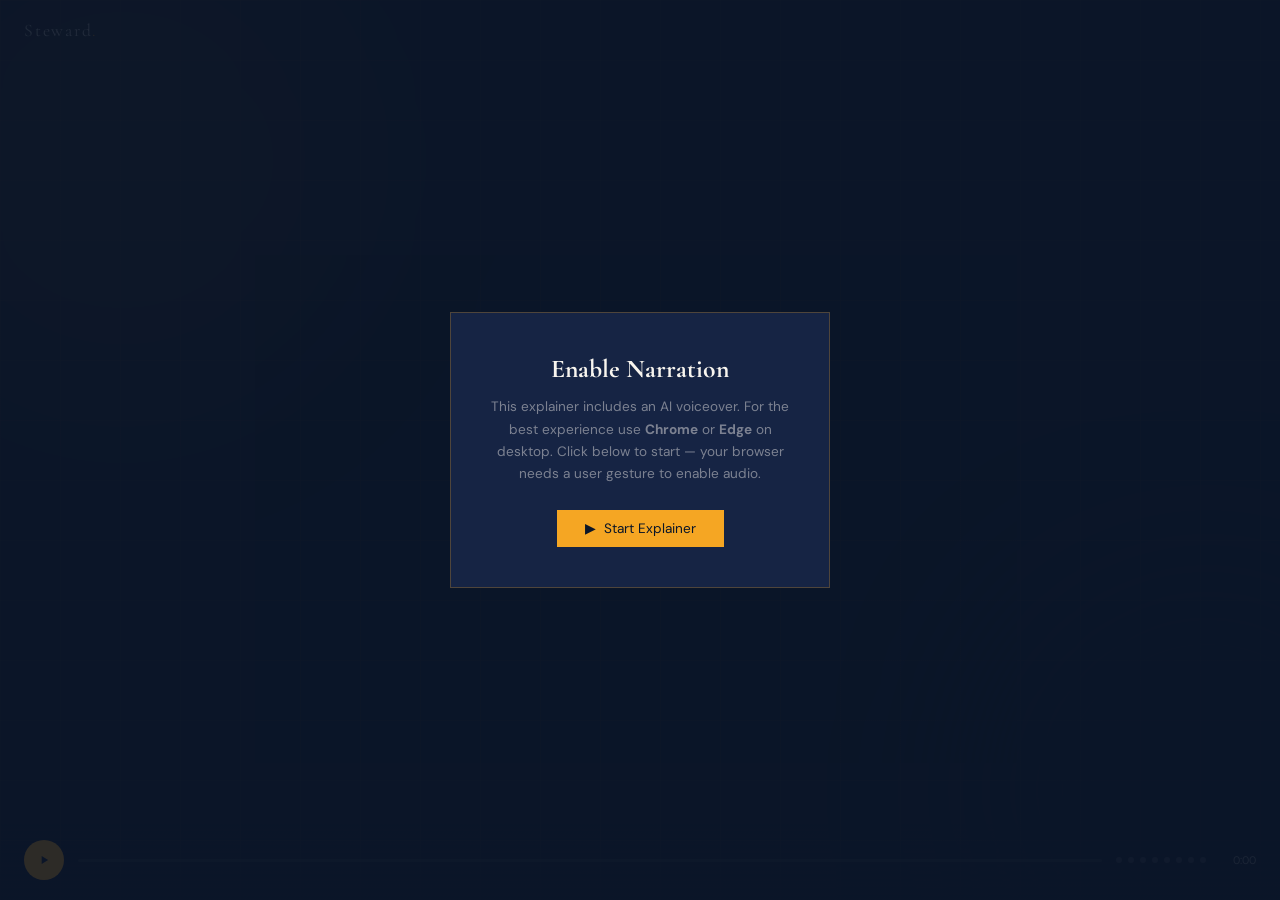
==== explainer.html @ 17f7d735 "Add files via upload" ====
<!DOCTYPE html>
<html lang="en">
<head>
<meta charset="UTF-8">
<meta name="viewport" content="width=device-width, initial-scale=1.0">
<title>Steward — Explainer</title>
<link rel="preconnect" href="https://fonts.googleapis.com">
<link href="https://fonts.googleapis.com/css2?family=Cormorant+Garamond:ital,wght@0,300;0,400;0,500;0,600;1,300;1,400&family=DM+Sans:wght@300;400;500&display=swap" rel="stylesheet">
<style>
  *, *::before, *::after { box-sizing: border-box; margin: 0; padding: 0; }
  :root {
    --navy: #0B1628; --navy-mid: #0f1e38; --navy-light: #162444;
    --amber: #F5A623; --amber-dim: rgba(245,166,35,0.15);
    --white: #F8F5EF; --muted: rgba(248,245,239,0.45);
    --serif: 'Cormorant Garamond', Georgia, serif;
    --sans: 'DM Sans', sans-serif;
  }
  html, body { background: var(--navy); color: var(--white); font-family: var(--sans); height: 100%; overflow: hidden; }

  #stage { position: relative; width: 100vw; height: 100vh; display: flex; flex-direction: column; align-items: center; justify-content: center; overflow: hidden; }
  #stage::before { content: ''; position: absolute; inset: 0; background-image: linear-gradient(rgba(245,166,35,0.04) 1px, transparent 1px), linear-gradient(90deg, rgba(245,166,35,0.04) 1px, transparent 1px); background-size: 60px 60px; pointer-events: none; }
  .glow { position: absolute; border-radius: 50%; filter: blur(80px); pointer-events: none; }
  .glow-a { width: 500px; height: 500px; background: rgba(245,166,35,0.07); top: -10%; left: -10%; }
  .glow-b { width: 400px; height: 400px; background: rgba(11,22,40,0.8); bottom: -10%; right: -10%; }

  .scene { position: absolute; inset: 0; display: flex; flex-direction: column; align-items: center; justify-content: center; padding: 60px 40px 110px; opacity: 0; pointer-events: none; transition: opacity 0.6s ease; }
  .scene.active { opacity: 1; pointer-events: auto; }

  .eyebrow { font-family: var(--sans); font-size: 11px; letter-spacing: 0.2em; text-transform: uppercase; color: var(--amber); margin-bottom: 16px; opacity: 0; transform: translateY(10px); transition: all 0.5s ease 0.1s; }
  .scene.active .eyebrow { opacity: 1; transform: none; }
  .headline { font-family: var(--serif); font-size: clamp(2.2rem, 5vw, 4rem); font-weight: 300; line-height: 1.15; text-align: center; max-width: 820px; opacity: 0; transform: translateY(18px); transition: all 0.6s ease 0.2s; }
  .scene.active .headline { opacity: 1; transform: none; }
  .headline em { font-style: italic; color: var(--amber); }
  .body-text { font-family: var(--sans); font-size: clamp(0.9rem, 1.8vw, 1.05rem); font-weight: 300; color: var(--muted); text-align: center; max-width: 640px; line-height: 1.7; margin-top: 20px; opacity: 0; transform: translateY(12px); transition: all 0.6s ease 0.35s; }
  .scene.active .body-text { opacity: 1; transform: none; }

  .logo-mark { font-family: var(--serif); font-size: 5rem; font-weight: 300; letter-spacing: 0.08em; color: var(--white); opacity: 0; transition: opacity 0.8s ease 0.1s; }
  .scene.active .logo-mark { opacity: 1; }
  .logo-sub { font-family: var(--sans); font-size: 11px; letter-spacing: 0.25em; text-transform: uppercase; color: var(--amber); margin-top: 10px; opacity: 0; transition: opacity 0.8s ease 0.5s; }
  .scene.active .logo-sub { opacity: 1; }
  .logo-rule { width: 0; height: 1px; background: var(--amber); margin: 24px auto; transition: width 1s ease 0.3s; }
  .scene.active .logo-rule { width: 80px; }

  .two-col { display: flex; gap: 2px; width: min(760px, 90vw); margin-top: 32px; opacity: 0; transform: translateY(16px); transition: all 0.6s ease 0.4s; }
  .scene.active .two-col { opacity: 1; transform: none; }
  .world-card { flex: 1; background: var(--navy-light); border: 1px solid rgba(245,166,35,0.12); padding: 28px 24px; position: relative; overflow: hidden; }
  .world-card::before { content: ''; position: absolute; top: 0; left: 0; right: 0; height: 2px; background: var(--amber); transform: scaleX(0); transform-origin: left; transition: transform 0.8s ease 0.7s; }
  .scene.active .world-card::before { transform: scaleX(1); }
  .world-icon { font-size: 2rem; margin-bottom: 14px; }
  .world-label { font-family: var(--sans); font-size: 10px; letter-spacing: 0.2em; text-transform: uppercase; color: var(--amber); margin-bottom: 10px; }
  .world-title { font-family: var(--serif); font-size: 1.5rem; font-weight: 400; margin-bottom: 12px; }
  .world-body { font-size: 0.82rem; color: var(--muted); line-height: 1.65; }
  .vs-divider { display: flex; align-items: center; padding: 0 16px; font-family: var(--serif); font-size: 1.4rem; color: var(--amber); opacity: 0; transition: opacity 0.5s ease 0.9s; flex-shrink: 0; }
  .scene.active .vs-divider { opacity: 1; }

  .mechanism { margin-top: 28px; display: flex; flex-direction: column; align-items: center; gap: 0; opacity: 0; transition: opacity 0.5s ease 0.4s; }
  .scene.active .mechanism { opacity: 1; }
  .investors-row { display: flex; gap: 8px; flex-wrap: wrap; justify-content: center; max-width: 660px; }
  .investor-dot { width: 52px; height: 52px; border-radius: 50%; background: var(--amber-dim); border: 1.5px solid rgba(245,166,35,0.3); display: flex; flex-direction: column; align-items: center; justify-content: center; font-size: 9px; color: var(--amber); font-family: var(--sans); font-weight: 500; transform: scale(0); transition: transform 0.3s ease; }
  .investor-dot .dot-label { font-size: 8px; color: var(--muted); margin-top: 2px; }
  .scene.active .investor-dot { transform: scale(1); }
  .arrow-down { width: 2px; background: linear-gradient(var(--amber), transparent); height: 0; margin: 0 auto; transition: height 0.5s ease; }
  .scene.active .arrow-down { height: 36px; }
  .pool-node { background: var(--amber); color: var(--navy); font-family: var(--serif); font-size: 1.4rem; font-weight: 500; padding: 18px 40px; letter-spacing: 0.04em; opacity: 0; transform: scale(0.8); transition: all 0.5s ease 1.2s; text-align: center; }
  .scene.active .pool-node { opacity: 1; transform: scale(1); }
  .pool-node .pool-sub { font-family: var(--sans); font-size: 10px; font-weight: 400; letter-spacing: 0.15em; text-transform: uppercase; margin-top: 4px; color: rgba(11,22,40,0.7); }
  .arrow-down-2 { width: 2px; background: linear-gradient(var(--amber), rgba(245,166,35,0.1)); height: 0; margin: 0 auto; transition: height 0.5s ease 1.5s; }
  .scene.active .arrow-down-2 { height: 36px; }
  .company-node { font-family: var(--serif); font-size: 1rem; color: var(--muted); letter-spacing: 0.06em; opacity: 0; transition: opacity 0.5s ease 1.8s; }
  .scene.active .company-node { opacity: 1; }

  .portfolio-grid { display: grid; grid-template-columns: repeat(10, 1fr); gap: 6px; margin-top: 28px; width: min(500px, 85vw); opacity: 0; transition: opacity 0.4s ease 0.4s; }
  .scene.active .portfolio-grid { opacity: 1; }
  .p-dot { aspect-ratio: 1; border-radius: 3px; background: var(--navy-light); border: 1px solid rgba(245,166,35,0.1); transform: scale(0); transition: transform 0.25s ease; }
  .p-dot.amber-bright { background: var(--amber); border-color: var(--amber); }
  .p-dot.amber-mid { background: rgba(245,166,35,0.55); border-color: rgba(245,166,35,0.4); }
  .p-dot.amber-low { background: rgba(245,166,35,0.25); border-color: rgba(245,166,35,0.2); }
  .p-dot.grey { background: var(--navy-mid); border-color: rgba(245,166,35,0.07); }
  .portfolio-legend { display: flex; gap: 20px; margin-top: 16px; flex-wrap: wrap; justify-content: center; opacity: 0; transition: opacity 0.4s ease 1.8s; }
  .scene.active .portfolio-legend { opacity: 1; }
  .legend-item { display: flex; align-items: center; gap: 6px; font-size: 10px; color: var(--muted); }
  .legend-swatch { width: 10px; height: 10px; border-radius: 2px; }

  .bridge-layout { display: flex; align-items: center; gap: 0; margin-top: 30px; width: min(700px, 90vw); opacity: 0; transform: translateY(16px); transition: all 0.5s ease 0.4s; }
  .scene.active .bridge-layout { opacity: 1; transform: none; }
  .bridge-side { flex: 1; background: var(--navy-light); border: 1px solid rgba(245,166,35,0.12); padding: 22px 18px; text-align: center; }
  .bridge-icon { font-size: 1.8rem; margin-bottom: 8px; }
  .bridge-label { font-family: var(--sans); font-size: 10px; letter-spacing: 0.2em; text-transform: uppercase; color: var(--amber); margin-bottom: 6px; }
  .bridge-title { font-family: var(--serif); font-size: 1.15rem; }
  .bridge-detail { font-size: 0.78rem; color: var(--muted); margin-top: 6px; line-height: 1.5; }
  .bridge-center { width: 130px; flex-shrink: 0; display: flex; flex-direction: column; align-items: center; padding: 0 8px; position: relative; }
  .bridge-line { position: absolute; top: 50%; left: 0; right: 0; height: 1px; background: linear-gradient(90deg, transparent, var(--amber), transparent); transform: scaleX(0); transition: transform 0.8s ease 0.9s; }
  .scene.active .bridge-line { transform: scaleX(1); }
  .bridge-logo { background: var(--amber); color: var(--navy); font-family: var(--serif); font-size: 1.1rem; font-weight: 500; padding: 10px 18px; letter-spacing: 0.06em; position: relative; z-index: 1; }
  .bridge-badge { font-size: 9px; font-family: var(--sans); color: var(--muted); text-align: center; margin-top: 8px; letter-spacing: 0.12em; text-transform: uppercase; line-height: 1.5; }

  .modules-grid { display: grid; grid-template-columns: repeat(3, 1fr); gap: 8px; margin-top: 24px; width: min(680px, 90vw); opacity: 0; transition: opacity 0.4s ease 0.4s; }
  .scene.active .modules-grid { opacity: 1; }
  .module-card { background: var(--navy-light); border: 1px solid rgba(245,166,35,0.1); padding: 14px 16px; transform: translateY(12px); opacity: 0; transition: transform 0.4s ease, opacity 0.4s ease; }
  .module-num { font-family: var(--serif); font-size: 1.3rem; color: var(--amber); line-height: 1; }
  .module-name { font-family: var(--sans); font-size: 0.78rem; color: var(--muted); margin-top: 4px; line-height: 1.4; }

  .fees-layout { display: flex; gap: 16px; margin-top: 28px; flex-wrap: wrap; justify-content: center; opacity: 0; transform: translateY(14px); transition: all 0.5s ease 0.4s; }
  .scene.active .fees-layout { opacity: 1; transform: none; }
  .fee-card { background: var(--navy-light); border: 1px solid rgba(245,166,35,0.12); padding: 24px 28px; text-align: center; min-width: 160px; }
  .fee-icon { font-size: 1.8rem; margin-bottom: 10px; }
  .fee-value { font-family: var(--serif); font-size: 1.8rem; color: var(--amber); }
  .fee-label { font-size: 0.78rem; color: var(--muted); margin-top: 4px; line-height: 1.5; }

  .cta-rule { width: 0; height: 1px; background: var(--amber); margin: 20px auto; transition: width 1s ease 0.4s; }
  .scene.active .cta-rule { width: 60px; }
  .cta-url { font-family: var(--sans); font-size: 0.85rem; color: var(--amber); letter-spacing: 0.1em; opacity: 0; transition: opacity 0.5s ease 1s; margin-top: 8px; }
  .scene.active .cta-url { opacity: 1; }

  /* Controls */
  #controls { position: fixed; bottom: 0; left: 0; right: 0; padding: 16px 24px 20px; background: linear-gradient(transparent, rgba(11,22,40,0.97)); display: flex; align-items: center; gap: 14px; z-index: 100; }
  #play-btn { width: 40px; height: 40px; border-radius: 50%; background: var(--amber); border: none; cursor: pointer; display: flex; align-items: center; justify-content: center; flex-shrink: 0; transition: transform 0.15s; }
  #play-btn:hover { transform: scale(1.08); }
  #play-btn svg { width: 14px; height: 14px; fill: var(--navy); }
  #progress-bar { flex: 1; height: 3px; background: rgba(255,255,255,0.08); border-radius: 2px; cursor: pointer; }
  #progress-fill { height: 100%; background: var(--amber); border-radius: 2px; transition: width 0.25s linear; pointer-events: none; }
  #scene-dots { display: flex; gap: 6px; }
  .sdot { width: 6px; height: 6px; border-radius: 50%; background: rgba(255,255,255,0.15); cursor: pointer; transition: background 0.3s, transform 0.2s; }
  .sdot.active { background: var(--amber); transform: scale(1.3); }
  #time-display { font-family: var(--sans); font-size: 11px; color: var(--muted); min-width: 36px; text-align: right; }

  /* Voice bar */
  #voice-bar { position: fixed; top: 18px; right: 24px; display: flex; align-items: center; gap: 8px; z-index: 100; opacity: 0; transition: opacity 0.3s; }
  #voice-bar.on { opacity: 1; }
  #voice-bar span { font-family: var(--sans); font-size: 10px; letter-spacing: 0.15em; text-transform: uppercase; color: var(--amber); }
  .vbars { display: flex; gap: 2px; align-items: flex-end; height: 14px; }
  .vb { width: 3px; border-radius: 2px; background: var(--amber); }
  #voice-bar.on .vb { animation: vba 0.5s ease-in-out infinite alternate; }
  .vb:nth-child(1){height:5px;animation-delay:0s} .vb:nth-child(2){height:10px;animation-delay:.12s} .vb:nth-child(3){height:14px;animation-delay:.05s} .vb:nth-child(4){height:7px;animation-delay:.18s}
  @keyframes vba { from{transform:scaleY(.25)} to{transform:scaleY(1)} }

  #wordmark { position: fixed; top: 20px; left: 24px; font-family: var(--serif); font-size: 1.1rem; letter-spacing: 0.1em; color: var(--white); z-index: 100; opacity: 0.6; }
  #wordmark span { color: var(--amber); }

  /* no-speech modal */
  #no-speech { display: none; position: fixed; inset: 0; background: rgba(11,22,40,0.85); z-index: 300; align-items: center; justify-content: center; }
  #no-speech.show { display: flex; }
  .ns-box { background: var(--navy-light); border: 1px solid rgba(245,166,35,0.25); padding: 40px; max-width: 380px; text-align: center; }
  .ns-box h3 { font-family: var(--serif); font-size: 1.6rem; margin-bottom: 12px; }
  .ns-box p { font-size: 0.85rem; color: var(--muted); line-height: 1.65; margin-bottom: 24px; }
  .ns-box button { background: var(--amber); color: var(--navy); border: none; padding: 10px 28px; font-family: var(--sans); font-size: 0.85rem; cursor: pointer; }

  @media(max-width:600px){.two-col{flex-direction:column}.bridge-layout{flex-direction:column}.bridge-line{display:none}}
</style>
</head>
<body>

<div id="wordmark">Steward<span>.</span></div>
<div id="voice-bar"><div class="vbars"><div class="vb"></div><div class="vb"></div><div class="vb"></div><div class="vb"></div></div><span>Narrating</span></div>

<div id="no-speech" class="show">
  <div class="ns-box">
    <h3>Enable Narration</h3>
    <p>This explainer includes an AI voiceover. For the best experience use <strong>Chrome</strong> or <strong>Edge</strong> on desktop. Click below to start — your browser needs a user gesture to enable audio.</p>
    <button id="start-btn">▶ &nbsp;Start Explainer</button>
  </div>
</div>

<div id="stage">
  <div class="glow glow-a"></div><div class="glow glow-b"></div>

  <div class="scene" id="s1">
    <div class="logo-mark">Steward.</div>
    <div class="logo-rule"></div>
    <div class="logo-sub">Biotech Investment Oversight</div>
    <div class="body-text">What happens when brilliant science can't find capital — and patient capital can't find credible science?</div>
  </div>

  <div class="scene" id="s2">
    <div class="eyebrow">The Problem</div>
    <div class="headline">Two worlds. <em>Disconnected.</em></div>
    <div class="two-col">
      <div class="world-card">
        <div class="world-icon">🔬</div>
        <div class="world-label">The Scientist</div>
        <div class="world-title">Brilliant science. No access.</div>
        <div class="world-body">Researchers spend years developing therapies with real potential — but have no network, no IR team, no roadmap to institutional capital.</div>
      </div>
      <div class="vs-divider">↔</div>
      <div class="world-card">
        <div class="world-icon">🏛</div>
        <div class="world-label">The Family Office</div>
        <div class="world-title">Bombarded. But not equipped.</div>
        <div class="world-body">Every week brings another pitch, another deck. Without internal biotech expertise, vetting them rigorously is a full-time job no one has time for.</div>
      </div>
    </div>
  </div>

  <div class="scene" id="s3">
    <div class="eyebrow">The Mechanism</div>
    <div class="headline">Capital pools. <em>Both sides win.</em></div>
    <div class="mechanism">
      <div class="investors-row" id="investor-dots"></div>
      <div class="arrow-down"></div>
      <div class="pool-node">$2,000,000<div class="pool-sub">Pooled · Released at goal</div></div>
      <div class="arrow-down-2"></div>
      <div class="company-node">→ Biotech Company Funded</div>
    </div>
  </div>

  <div class="scene" id="s4">
    <div class="eyebrow">The Investor's Advantage</div>
    <div class="headline">~$100K per company.<br><em>~$2M across 20.</em></div>
    <div class="portfolio-grid" id="port-grid"></div>
    <div class="portfolio-legend">
      <div class="legend-item"><div class="legend-swatch" style="background:var(--amber)"></div>Top performer (100×)</div>
      <div class="legend-item"><div class="legend-swatch" style="background:rgba(245,166,35,0.55)"></div>Breakouts (10×)</div>
      <div class="legend-item"><div class="legend-swatch" style="background:rgba(245,166,35,0.25)"></div>Modest exits</div>
      <div class="legend-item"><div class="legend-swatch" style="background:var(--navy-mid)"></div>Failed positions</div>
    </div>
    <div class="body-text" style="margin-top:16px;">You only need 1–2 winners. Steward makes 20 positions manageable.</div>
  </div>

  <div class="scene" id="s5">
    <div class="eyebrow">The Solution</div>
    <div class="headline">Independent. <em>Structured. Non-profit.</em></div>
    <div class="bridge-layout">
      <div class="bridge-side">
        <div class="bridge-icon">🔬</div>
        <div class="bridge-label">Scientists</div>
        <div class="bridge-title">Reach funding goal</div>
        <div class="bridge-detail">Submit once. Get vetted. Receive pooled capital when target is reached. No upfront fees.</div>
      </div>
      <div class="bridge-center">
        <div class="bridge-line"></div>
        <div class="bridge-logo">Steward</div>
        <div class="bridge-badge">Oversight<br>Infrastructure</div>
      </div>
      <div class="bridge-side">
        <div class="bridge-icon">🏛</div>
        <div class="bridge-label">Family Offices</div>
        <div class="bridge-title">Invest with clarity</div>
        <div class="bridge-detail">Pre-vetted deal flow. Structured reports. Escrow protection. No operational burden.</div>
      </div>
    </div>
    <div class="body-text" style="margin-top:20px;">Not a fund. Not a broker. Independent oversight infrastructure.</div>
  </div>

  <div class="scene" id="s6">
    <div class="eyebrow">9-Module Framework</div>
    <div class="headline">Every opportunity. <em>One rigorous standard.</em></div>
    <div class="modules-grid" id="mod-grid"></div>
  </div>

  <div class="scene" id="s7">
    <div class="eyebrow">The Economics</div>
    <div class="headline">No conflicts. <em>No upfront cost. Ever.</em></div>
    <div class="fees-layout">
      <div class="fee-card"><div class="fee-icon">🚫</div><div class="fee-value">$0</div><div class="fee-label">Upfront fee<br>for scientists</div></div>
      <div class="fee-card"><div class="fee-icon">🔒</div><div class="fee-value">Escrow</div><div class="fee-label">Capital returned<br>if funding goal is not met</div></div>
      <div class="fee-card"><div class="fee-icon">📊</div><div class="fee-value">Flat</div><div class="fee-label">Fee paid by companies<br>after funding goal is reached</div></div>
      <div class="fee-card"><div class="fee-icon">🚫</div><div class="fee-value">$0</div><div class="fee-label">No fees or commissions<br>for family offices — ever.<br>Stock issued directly<br>from company to investor.</div></div>
      <div class="fee-card"><div class="fee-icon">⚖️</div><div class="fee-value">Non-profit</div><div class="fee-label">Mission-aligned<br>no conflicts of interest</div></div>
    </div>
  </div>

  <div class="scene" id="s8">
    <div class="logo-mark" style="font-size:3.5rem;">Steward.</div>
    <div class="cta-rule"></div>
    <div class="headline" style="font-size:clamp(1.4rem,3vw,2.2rem);">Where rigorous science<br>meets <em>patient capital.</em></div>
    <div class="body-text">Non-profit oversight infrastructure for direct early-stage biotech investment. Built for family offices. Built for scientists. Built for the long term.</div>
    <div class="cta-url">stewardoversight.org</div>
  </div>
</div>

<div id="controls">
  <button id="play-btn"><svg id="play-icon" viewBox="0 0 24 24"><path d="M8 5v14l11-7z"/></svg></button>
  <div id="progress-bar"><div id="progress-fill" style="width:0%"></div></div>
  <div id="scene-dots"></div>
  <div id="time-display">0:00</div>
</div>

<script>
const SCENES = [
  { id:'s1', duration:7000,  voice:"Steward. What happens when brilliant science can't find capital — and patient capital can't find credible science? That gap is costing the world breakthroughs." },
  { id:'s2', duration:12000, voice:"There are two worlds that desperately need each other. Scientists spend years developing therapies with real potential — but have no roadmap to institutional capital. Family offices, meanwhile, are bombarded with biotech pitches every single week, but lack the internal expertise to vet them properly. The current system serves neither side." },
  { id:'s3', duration:11000, voice:"Here is the mechanism that changes everything. A scientist needs two million dollars. Steward pools capital from twenty family offices — each committing approximately one hundred thousand dollars. The scientist hits their target. Funds are held in escrow and released only when the full goal is reached. No upfront fees. No commissions. Both sides win — structurally." },
  { id:'s4', duration:11000, voice:"For family offices, this creates a powerful diversification effect. Instead of concentrating two million dollars into a single high-stakes bet, you hold positions across twenty carefully vetted biotech companies. You only need one or two to break out for the entire portfolio to perform exceptionally. The math works — and Steward makes twenty positions manageable." },
  { id:'s5', duration:11000, voice:"Steward is the independent bridge between both worlds. Scientists submit once, get vetted through a rigorous process, and receive structured funding when their funding goal is reached. Family offices receive pre-screened deal flow, consolidated reporting, and escrow protection — with no operational burden whatsoever. Steward is not a fund. Not a broker. It is independent oversight infrastructure — non-profit, with no conflicts of interest." },
  { id:'s6', duration:11000, voice:"Every company is evaluated through Steward's nine-module framework — covering scientific validity, intellectual property strength, financial governance, team and leadership, regulatory pathway, market opportunity, ESG compliance, milestone tracking, and budget oversight. One consistent, rigorous standard applied to every opportunity that reaches you." },
  { id:'s7', duration:10000, voice:"The economics are simple and fully aligned. Scientists pay nothing upfront — zero fees, zero commission. If a company's funding goal is not reached, all capital is returned in full through escrow. Once funds are committed, portfolio companies cover a flat oversight fee. And for family offices — there are absolutely no fees or commissions whatsoever. Stock is issued directly from the company to the investor. Steward is non-profit. Its only incentive is the quality of the outcome." },
  { id:'s8', duration:10000, voice:"Steward. Where rigorous science meets patient capital. If you are a family office looking for a smarter, safer path to early-stage biotech — or a scientist ready to reach your funding goal — visit steward oversight dot org." },
];

const MODULES = [['01','Scientific Validity'],['02','IP Strength'],['03','Financial Governance'],['04','Team & Leadership'],['05','Regulatory Pathway'],['06','Market Opportunity'],['07','ESG & Ethics'],['08','Milestone Tracking'],['09','Budget Oversight']];
const PORTFOLIO = ['amber-bright','amber-mid','amber-mid','amber-low','amber-low','amber-low','grey','grey','grey','grey','grey','grey','grey','grey','grey','grey','grey','grey','grey','grey'];

// Build DOM
const dotCont = document.getElementById('investor-dots');
for(let i=0;i<20;i++){const d=document.createElement('div');d.className='investor-dot';d.innerHTML=`$100K<div class="dot-label">FO ${i+1}</div>`;d.style.transitionDelay=`${0.5+i*0.05}s`;dotCont.appendChild(d);}
const pg=document.getElementById('port-grid');
PORTFOLIO.forEach((cls,i)=>{const d=document.createElement('div');d.className=`p-dot ${cls}`;d.style.transitionDelay=`${0.5+i*0.07}s`;pg.appendChild(d);});
const mg=document.getElementById('mod-grid');
MODULES.forEach(([n,name],i)=>{const d=document.createElement('div');d.className='module-card';d.innerHTML=`<div class="module-num">${n}</div><div class="module-name">${name}</div>`;d.style.transitionDelay=`${0.4+i*0.07}s`;mg.appendChild(d);});
const dotsEl=document.getElementById('scene-dots');
SCENES.forEach((_,i)=>{const d=document.createElement('div');d.className='sdot';d.onclick=()=>goTo(i);dotsEl.appendChild(d);});

// Speech
const synth = window.speechSynthesis;
const speechOK = !!synth;
const voiceBar = document.getElementById('voice-bar');
let utter = null;

function getVoice(){
  const voices = synth.getVoices();
  const picks = [
    'Samantha',
    'Karen',
    'Moira',
    'Fiona',
    'Google UK English Female',
    'Microsoft Aria Online (Natural)',
    'Microsoft Zira',
    'Google US English',
  ];
  for(const p of picks){ const v=voices.find(v=>v.name.includes(p)); if(v) return v; }
  return voices.find(v=>v.lang.startsWith('en')) || null;
}

function speak(text, onDone){
  if(!speechOK) return;
  synth.cancel();
  const u = new SpeechSynthesisUtterance(text);
  u.rate  = 0.9;
  u.pitch = 0.72;
  u.volume = 1;
  const v = getVoice(); if(v) u.voice = v;
  u.onstart  = () => voiceBar.classList.add('on');
  u.onend    = () => { voiceBar.classList.remove('on'); if(onDone) onDone(); };
  u.onerror  = () => { voiceBar.classList.remove('on'); if(onDone) onDone(); };
  utter = u;
  synth.speak(u);
}
function stopSpeech(){ if(synth) synth.cancel(); voiceBar.classList.remove('on'); utter=null; }
if(speechSynthesis.onvoiceschanged !== undefined) speechSynthesis.onvoiceschanged = ()=>{};

// State
let current=-1, playing=false, elapsed=0;
let advanceTimer=null, tick=null;
// Estimated durations (ms) used only for progress bar — speech drives real timing
const totalDur = SCENES.reduce((a,s)=>a+s.duration,0);

function goTo(idx, fromSpeech){
  if(idx<0||idx>=SCENES.length) return;
  if(current>=0){
    document.getElementById(SCENES[current].id).classList.remove('active');
    document.querySelectorAll('.module-card').forEach(el=>{el.style.opacity='0';el.style.transform='translateY(12px)';});
  }
  if(!fromSpeech) stopSpeech(); // only cancel if manually jumped
  current=idx; elapsed=0;
  document.getElementById(SCENES[idx].id).classList.add('active');
  if(idx===5) setTimeout(()=>{document.querySelectorAll('.module-card').forEach(el=>{el.style.opacity='1';el.style.transform='none';});},400);
  document.querySelectorAll('.sdot').forEach((d,i)=>d.classList.toggle('active',i===idx));
  if(playing) speakScene(idx);
}

function speakScene(idx){
  // Speech ending drives scene advance — no fixed timer cutoff
  speak(SCENES[idx].voice, ()=>{
    if(!playing) return;
    advanceTimer = setTimeout(()=>{
      if(current < SCENES.length-1) goTo(current+1, true);
      else { playing=false; clearInterval(tick); updateBtn(); }
    }, 900); // 0.9s pause between scenes
  });
}

function updateBtn(){
  document.getElementById('play-icon').innerHTML = playing
    ? '<path d="M6 19h4V5H6zm8-14v14h4V5z"/>'
    : '<path d="M8 5v14l11-7z"/>';
}

function updateProg(){
  let cum=0; for(let i=0;i<current;i++) cum+=SCENES[i].duration;
  document.getElementById('progress-fill').style.width=Math.min(100,((cum+elapsed)/totalDur)*100)+'%';
  const s=Math.floor((cum+elapsed)/1000);
  document.getElementById('time-display').textContent=`${Math.floor(s/60)}:${(s%60).toString().padStart(2,'0')}`;
}

function startPlay(){
  playing=true; updateBtn();
  const atEnd = current===SCENES.length-1 && elapsed>=SCENES[SCENES.length-1].duration-300;
  if(current<0 || atEnd){ current=-1; elapsed=0; goTo(0); }
  else { speakScene(current); }
  clearInterval(tick); tick=setInterval(()=>{ elapsed+=100; updateProg(); },100);
}

function pausePlay(){
  playing=false; updateBtn();
  clearTimeout(advanceTimer); clearInterval(tick); stopSpeech();
}

document.getElementById('play-btn').onclick=()=>{ playing ? pausePlay() : startPlay(); };

document.getElementById('progress-bar').onclick=(e)=>{
  const r=e.currentTarget.getBoundingClientRect();
  const pct=(e.clientX-r.left)/r.width;
  const target=pct*totalDur;
  let cum=0; clearInterval(tick); clearTimeout(advanceTimer);
  for(let i=0;i<SCENES.length;i++){
    if(cum+SCENES[i].duration>target){
      elapsed=target-cum; goTo(i);
      if(playing){ tick=setInterval(()=>{elapsed+=100;updateProg();},100); }
      return;
    }
    cum+=SCENES[i].duration;
  }
};

window.addEventListener('keydown',e=>{
  if(e.key==='ArrowRight'){
    clearTimeout(advanceTimer); clearInterval(tick);
    if(current<SCENES.length-1) goTo(current+1);
    if(playing){ tick=setInterval(()=>{elapsed+=100;updateProg();},100); }
  }
  if(e.key==='ArrowLeft'){
    clearTimeout(advanceTimer); clearInterval(tick);
    goTo(Math.max(0,current-1));
    if(playing){ tick=setInterval(()=>{elapsed+=100;updateProg();},100); }
  }
  if(e.key===' '){ e.preventDefault(); document.getElementById('play-btn').click(); }
});

document.getElementById('start-btn').onclick=()=>{
  document.getElementById('no-speech').classList.remove('show');
  startPlay();
};
</script>
</body>
</html>
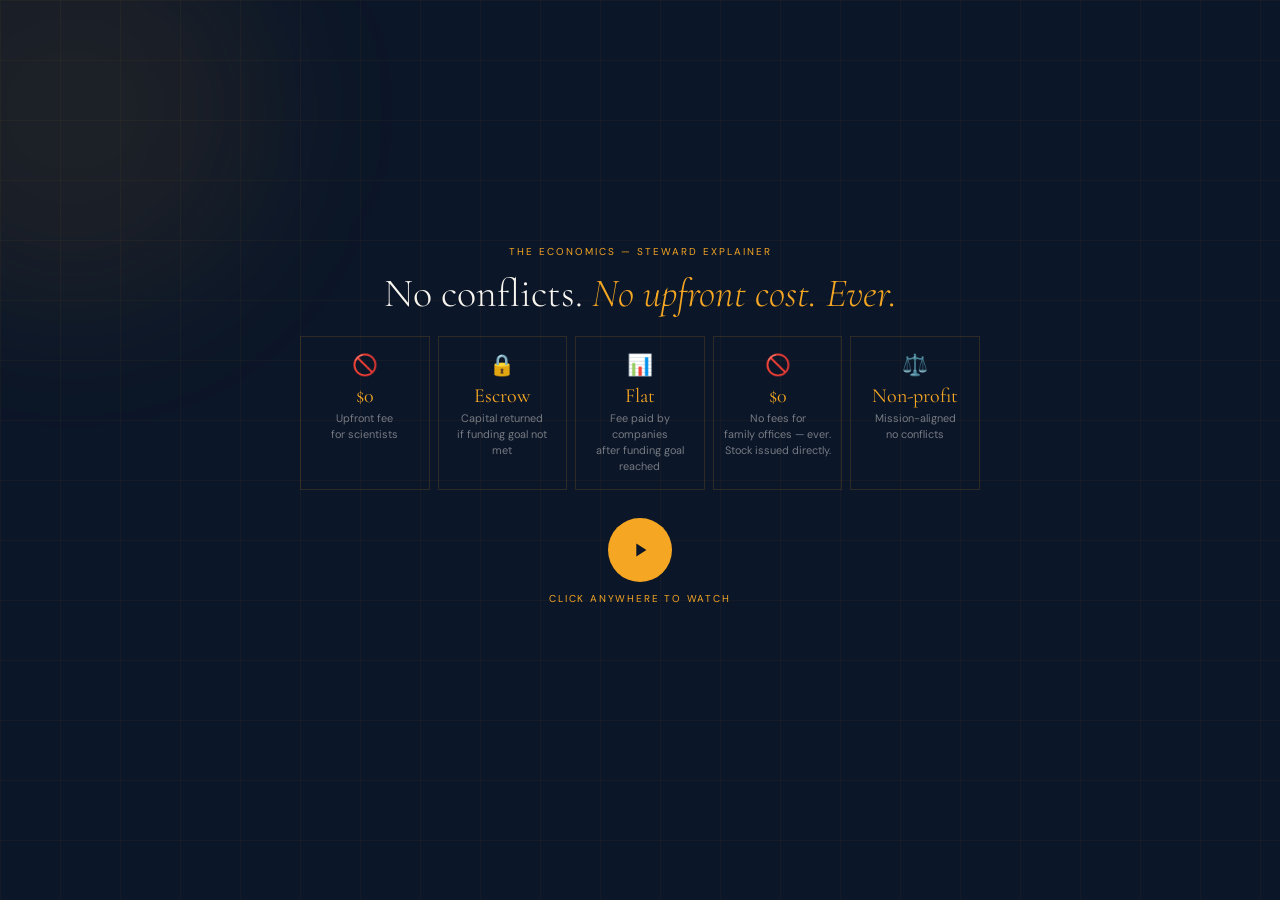
==== commit 57446077: "Add files via upload" ====
--- a/explainer.html
+++ b/explainer.html
@@ -69,7 +69,7 @@
   .company-node { font-family: var(--serif); font-size: 1rem; color: var(--muted); letter-spacing: 0.06em; opacity: 0; transition: opacity 0.5s ease 1.8s; }
   .scene.active .company-node { opacity: 1; }
 
-  .portfolio-grid { display: grid; grid-template-columns: repeat(10, 1fr); gap: 6px; margin-top: 28px; width: min(500px, 85vw); opacity: 0; transition: opacity 0.4s ease 0.4s; }
+  .portfolio-grid { display: grid; grid-template-columns: repeat(5, 1fr); gap: 8px; margin-top: 28px; width: min(420px, 85vw); opacity: 0; transition: opacity 0.4s ease 0.4s; }
   .scene.active .portfolio-grid { opacity: 1; }
   .p-dot { aspect-ratio: 1; border-radius: 3px; background: var(--navy-light); border: 1px solid rgba(245,166,35,0.1); transform: scale(0); transition: transform 0.25s ease; }
   .p-dot.amber-bright { background: var(--amber); border-color: var(--amber); }
@@ -100,9 +100,9 @@
   .module-num { font-family: var(--serif); font-size: 1.3rem; color: var(--amber); line-height: 1; }
   .module-name { font-family: var(--sans); font-size: 0.78rem; color: var(--muted); margin-top: 4px; line-height: 1.4; }
 
-  .fees-layout { display: flex; gap: 16px; margin-top: 28px; flex-wrap: wrap; justify-content: center; opacity: 0; transform: translateY(14px); transition: all 0.5s ease 0.4s; }
+  .fees-layout { display: grid; grid-template-columns: repeat(5, 1fr); gap: 10px; margin-top: 28px; width: min(740px, 92%); opacity: 0; transform: translateY(14px); transition: all 0.5s ease 0.4s; }
   .scene.active .fees-layout { opacity: 1; transform: none; }
-  .fee-card { background: var(--navy-light); border: 1px solid rgba(245,166,35,0.12); padding: 24px 28px; text-align: center; min-width: 160px; }
+  .fee-card { background: var(--navy-light); border: 1px solid rgba(245,166,35,0.12); padding: 18px 12px; text-align: center; }
   .fee-icon { font-size: 1.8rem; margin-bottom: 10px; }
   .fee-value { font-family: var(--serif); font-size: 1.8rem; color: var(--amber); }
   .fee-label { font-size: 0.78rem; color: var(--muted); margin-top: 4px; line-height: 1.5; }
@@ -153,11 +153,32 @@
 <div id="wordmark">Steward<span>.</span></div>
 <div id="voice-bar"><div class="vbars"><div class="vb"></div><div class="vb"></div><div class="vb"></div><div class="vb"></div></div><span>Narrating</span></div>
 
-<div id="no-speech" class="show">
-  <div class="ns-box">
-    <h3>Enable Narration</h3>
-    <p>This explainer includes an AI voiceover. For the best experience use <strong>Chrome</strong> or <strong>Edge</strong> on desktop. Click below to start — your browser needs a user gesture to enable audio.</p>
-    <button id="start-btn">▶ &nbsp;Start Explainer</button>
+<style>
+@keyframes fadeup{from{opacity:0;transform:translateY(12px)}to{opacity:1;transform:none}}
+@keyframes pulse-ring{0%{box-shadow:0 0 0 0 rgba(245,166,35,0.35)}70%{box-shadow:0 0 0 20px rgba(245,166,35,0)}100%{box-shadow:0 0 0 0 rgba(245,166,35,0)}}
+</style>
+
+<div id="preview-overlay" onclick="startFromPreview()" style="position:fixed;inset:0;z-index:200;cursor:pointer;display:flex;flex-direction:column;align-items:center;justify-content:center;padding:20px 30px 70px;background:var(--navy);">
+  <div style="position:absolute;inset:0;background-image:linear-gradient(rgba(245,166,35,0.04) 1px,transparent 1px),linear-gradient(90deg,rgba(245,166,35,0.04) 1px,transparent 1px);background-size:60px 60px;pointer-events:none;"></div>
+  <div style="position:absolute;width:400px;height:400px;background:rgba(245,166,35,0.07);border-radius:50%;filter:blur(70px);top:-10%;left:-10%;pointer-events:none;"></div>
+
+  <div style="opacity:0;animation:fadeup 0.5s ease 0.1s forwards;font-family:var(--sans);font-size:10px;letter-spacing:0.2em;text-transform:uppercase;color:var(--amber);text-align:center;margin-bottom:12px;">The Economics — Steward Explainer</div>
+
+  <div style="opacity:0;animation:fadeup 0.5s ease 0.2s forwards;font-family:var(--serif);font-size:clamp(1.5rem,4vw,2.5rem);font-weight:300;line-height:1.15;text-align:center;color:var(--white);max-width:660px;margin-bottom:20px;">No conflicts. <em style="font-style:italic;color:var(--amber);">No upfront cost. Ever.</em></div>
+
+  <div style="opacity:0;animation:fadeup 0.5s ease 0.32s forwards;display:grid;grid-template-columns:repeat(5,1fr);gap:8px;width:min(680px,92%);">
+    <div style="background:var(--nl);border:1px solid rgba(245,166,35,0.15);padding:14px 10px;text-align:center;"><div style="font-size:1.3rem;margin-bottom:6px;">🚫</div><div style="font-family:var(--serif);font-size:1.25rem;color:var(--amber);">$0</div><div style="font-size:0.68rem;color:var(--muted);margin-top:3px;line-height:1.45;">Upfront fee<br>for scientists</div></div>
+    <div style="background:var(--nl);border:1px solid rgba(245,166,35,0.15);padding:14px 10px;text-align:center;"><div style="font-size:1.3rem;margin-bottom:6px;">🔒</div><div style="font-family:var(--serif);font-size:1.25rem;color:var(--amber);">Escrow</div><div style="font-size:0.68rem;color:var(--muted);margin-top:3px;line-height:1.45;">Capital returned<br>if funding goal not met</div></div>
+    <div style="background:var(--nl);border:1px solid rgba(245,166,35,0.15);padding:14px 10px;text-align:center;"><div style="font-size:1.3rem;margin-bottom:6px;">📊</div><div style="font-family:var(--serif);font-size:1.25rem;color:var(--amber);">Flat</div><div style="font-size:0.68rem;color:var(--muted);margin-top:3px;line-height:1.45;">Fee paid by companies<br>after funding goal reached</div></div>
+    <div style="background:var(--nl);border:1px solid rgba(245,166,35,0.15);padding:14px 10px;text-align:center;"><div style="font-size:1.3rem;margin-bottom:6px;">🚫</div><div style="font-family:var(--serif);font-size:1.25rem;color:var(--amber);">$0</div><div style="font-size:0.68rem;color:var(--muted);margin-top:3px;line-height:1.45;">No fees for<br>family offices — ever.<br>Stock issued directly.</div></div>
+    <div style="background:var(--nl);border:1px solid rgba(245,166,35,0.15);padding:14px 10px;text-align:center;"><div style="font-size:1.3rem;margin-bottom:6px;">⚖️</div><div style="font-family:var(--serif);font-size:1.25rem;color:var(--amber);">Non-profit</div><div style="font-size:0.68rem;color:var(--muted);margin-top:3px;line-height:1.45;">Mission-aligned<br>no conflicts</div></div>
+  </div>
+
+  <div style="opacity:0;animation:fadeup 0.5s ease 0.5s forwards;margin-top:28px;display:flex;flex-direction:column;align-items:center;gap:10px;">
+    <div style="width:64px;height:64px;border-radius:50%;background:var(--amber);display:flex;align-items:center;justify-content:center;animation:pulse-ring 2s ease-in-out infinite;">
+      <svg width="22" height="22" viewBox="0 0 24 24" fill="#0B1628"><path d="M8 5v14l11-7z"/></svg>
+    </div>
+    <div style="font-family:var(--sans);font-size:10px;letter-spacing:0.18em;text-transform:uppercase;color:var(--amber);">Click anywhere to watch</div>
   </div>
 </div>
 
@@ -197,7 +218,7 @@
     <div class="mechanism">
       <div class="investors-row" id="investor-dots"></div>
       <div class="arrow-down"></div>
-      <div class="pool-node">$2,000,000<div class="pool-sub">Pooled · Released at goal</div></div>
+      <div class="pool-node">$2,000,000<div class="pool-sub">Pooled · $50K–$250K per investor · Released at funding goal</div></div>
       <div class="arrow-down-2"></div>
       <div class="company-node">→ Biotech Company Funded</div>
     </div>
@@ -205,15 +226,14 @@
 
   <div class="scene" id="s4">
     <div class="eyebrow">The Investor's Advantage</div>
-    <div class="headline">~$100K per company.<br><em>~$2M across 20.</em></div>
-    <div class="portfolio-grid" id="port-grid"></div>
+    <div class="headline">$50K–$250K per company.<br><em>~$2M across ~15 companies.</em></div>
+    <div id="port-grid" style="display:flex;gap:5px;align-items:flex-end;height:80px;width:min(480px,88%);margin-top:20px;opacity:0;transition:opacity 0.4s ease 0.4s;"></div>
     <div class="portfolio-legend">
-      <div class="legend-item"><div class="legend-swatch" style="background:var(--amber)"></div>Top performer (100×)</div>
-      <div class="legend-item"><div class="legend-swatch" style="background:rgba(245,166,35,0.55)"></div>Breakouts (10×)</div>
-      <div class="legend-item"><div class="legend-swatch" style="background:rgba(245,166,35,0.25)"></div>Modest exits</div>
-      <div class="legend-item"><div class="legend-swatch" style="background:var(--navy-mid)"></div>Failed positions</div>
-    </div>
-    <div class="body-text" style="margin-top:16px;">You only need 1–2 winners. Steward makes 20 positions manageable.</div>
+      <div class="legend-item">━ Investment size (your choice)</div>
+      <div class="legend-item" style="color:var(--amber)">★ Breakout (illustrative)</div>
+      <div class="legend-item">✕ Failed position (illustrative)</div>
+    </div>
+    <div class="body-text" style="margin-top:16px;">Position size is your choice. Outcomes are independent — a $50K bet can outperform a $250K one. Companies arrive over ~2 years. You decide which to back.</div>
   </div>
 
   <div class="scene" id="s5">
@@ -279,8 +299,8 @@
 const SCENES = [
   { id:'s1', duration:7000,  voice:"Steward. What happens when brilliant science can't find capital — and patient capital can't find credible science? That gap is costing the world breakthroughs." },
   { id:'s2', duration:12000, voice:"There are two worlds that desperately need each other. Scientists spend years developing therapies with real potential — but have no roadmap to institutional capital. Family offices, meanwhile, are bombarded with biotech pitches every single week, but lack the internal expertise to vet them properly. The current system serves neither side." },
-  { id:'s3', duration:11000, voice:"Here is the mechanism that changes everything. A scientist needs two million dollars. Steward pools capital from twenty family offices — each committing approximately one hundred thousand dollars. The scientist hits their target. Funds are held in escrow and released only when the full goal is reached. No upfront fees. No commissions. Both sides win — structurally." },
-  { id:'s4', duration:11000, voice:"For family offices, this creates a powerful diversification effect. Instead of concentrating two million dollars into a single high-stakes bet, you hold positions across twenty carefully vetted biotech companies. You only need one or two to break out for the entire portfolio to perform exceptionally. The math works — and Steward makes twenty positions manageable." },
+  { id:'s3', duration:11000, voice:"Here is the mechanism that changes everything. A scientist needs two million dollars to reach their funding goal. Steward pools capital from approximately fifteen family offices — each committing anywhere from fifty thousand to two hundred and fifty thousand dollars, based on their own conviction. The scientist hits their target. Funds are held in escrow and released only when the full funding goal is reached. No upfront fees. No commissions. Both sides win — structurally." },
+  { id:'s4', duration:14000, voice:"For family offices, this creates a powerful diversification effect. Instead of concentrating two million dollars into a single high-stakes bet, you deploy that capital across approximately fifteen carefully vetted companies — with individual commitments ranging from fifty thousand to two hundred and fifty thousand dollars. The amount you put into each company is entirely your decision. And here is what matters: outcomes are completely independent of position size. A fifty thousand dollar bet can be your biggest winner — and a two hundred and fifty thousand dollar position can fail. Companies are not presented all at once. They arrive over approximately two years as opportunities arise and as companies become eligible. You are never obligated to invest in every one." },
   { id:'s5', duration:11000, voice:"Steward is the independent bridge between both worlds. Scientists submit once, get vetted through a rigorous process, and receive structured funding when their funding goal is reached. Family offices receive pre-screened deal flow, consolidated reporting, and escrow protection — with no operational burden whatsoever. Steward is not a fund. Not a broker. It is independent oversight infrastructure — non-profit, with no conflicts of interest." },
   { id:'s6', duration:11000, voice:"Every company is evaluated through Steward's nine-module framework — covering scientific validity, intellectual property strength, financial governance, team and leadership, regulatory pathway, market opportunity, ESG compliance, milestone tracking, and budget oversight. One consistent, rigorous standard applied to every opportunity that reaches you." },
   { id:'s7', duration:10000, voice:"The economics are simple and fully aligned. Scientists pay nothing upfront — zero fees, zero commission. If a company's funding goal is not reached, all capital is returned in full through escrow. Once funds are committed, portfolio companies cover a flat oversight fee. And for family offices — there are absolutely no fees or commissions whatsoever. Stock is issued directly from the company to the investor. Steward is non-profit. Its only incentive is the quality of the outcome." },
@@ -288,13 +308,54 @@
 ];
 
 const MODULES = [['01','Scientific Validity'],['02','IP Strength'],['03','Financial Governance'],['04','Team & Leadership'],['05','Regulatory Pathway'],['06','Market Opportunity'],['07','ESG & Ethics'],['08','Milestone Tracking'],['09','Budget Oversight']];
-const PORTFOLIO = ['amber-bright','amber-mid','amber-mid','amber-low','amber-low','amber-low','grey','grey','grey','grey','grey','grey','grey','grey','grey','grey','grey','grey','grey','grey'];
+const PORTFOLIO = ['ab','am','am','al','al','al','al','gr','gr','gr','gr','gr','gr','gr','gr'];
 
 // Build DOM
+const DOT_AMOUNTS=['$250K','$250K','$200K','$175K','$150K','$150K','$125K','$100K','$100K','$100K','$50K','$50K','$50K','$100K','$150K'];
 const dotCont = document.getElementById('investor-dots');
-for(let i=0;i<20;i++){const d=document.createElement('div');d.className='investor-dot';d.innerHTML=`$100K<div class="dot-label">FO ${i+1}</div>`;d.style.transitionDelay=`${0.5+i*0.05}s`;dotCont.appendChild(d);}
+for(let i=0;i<15;i++){const d=document.createElement('div');d.className='investor-dot';d.innerHTML=`${DOT_AMOUNTS[i]}<div class="dot-label">FO ${i+1}</div>`;d.style.transitionDelay=`${0.5+i*0.05}s`;dotCont.appendChild(d);}
+const BAR_DATA=[
+  {h:100,amt:'$250K',outcome:'fail'},
+  {h:90, amt:'$250K',outcome:null},
+  {h:80, amt:'$200K',outcome:'breakout'},
+  {h:72, amt:'$175K',outcome:null},
+  {h:65, amt:'$150K',outcome:null},
+  {h:65, amt:'$150K',outcome:'fail'},
+  {h:55, amt:'$100K',outcome:'breakout'},
+  {h:55, amt:'$100K',outcome:null},
+  {h:55, amt:'$100K',outcome:null},
+  {h:55, amt:'$100K',outcome:'fail'},
+  {h:44, amt:'$50K', outcome:'breakout'},
+  {h:44, amt:'$50K', outcome:null},
+  {h:44, amt:'$50K', outcome:null},
+  {h:55, amt:'$100K',outcome:null},
+  {h:55, amt:'$100K',outcome:null},
+];
 const pg=document.getElementById('port-grid');
-PORTFOLIO.forEach((cls,i)=>{const d=document.createElement('div');d.className=`p-dot ${cls}`;d.style.transitionDelay=`${0.5+i*0.07}s`;pg.appendChild(d);});
+BAR_DATA.forEach((bar,i)=>{
+  const wrap=document.createElement('div');
+  wrap.style.cssText='flex:1;display:flex;flex-direction:column;align-items:center;justify-content:flex-end;height:100%;position:relative;';
+  const marker=document.createElement('div');
+  marker.style.cssText=`font-size:9px;margin-bottom:3px;line-height:1;min-height:14px;text-align:center;color:${bar.outcome==='breakout'?'#F5A623':'rgba(248,245,239,0.3)'};`;
+  marker.textContent=bar.outcome==='breakout'?'★':bar.outcome==='fail'?'✕':'';
+  const b=document.createElement('div');
+  b.style.cssText=`width:100%;border-radius:2px 2px 0 0;background:rgba(245,166,35,0.2);border-top:1.5px solid rgba(245,166,35,0.38);height:0;transition:height 0.4s ease ${0.5+i*0.05}s;`;
+  b.dataset.h=bar.h;
+  const lbl=document.createElement('div');
+  lbl.style.cssText='font-size:7px;font-family:var(--sans);color:rgba(248,245,239,0.25);margin-top:4px;transform:rotate(-45deg);transform-origin:top left;white-space:nowrap;';
+  lbl.textContent=bar.amt;
+  wrap.appendChild(marker);
+  wrap.appendChild(b);
+  wrap.appendChild(lbl);
+  pg.appendChild(wrap);
+});
+const s4El=document.getElementById('s4');
+const barEls=pg.querySelectorAll('div[data-h]');
+const s4Observer=new MutationObserver(()=>{
+  if(s4El.classList.contains('active')){barEls.forEach(b=>{b.style.height=b.dataset.h+'%';});pg.style.opacity='1';}
+  else{barEls.forEach(b=>{b.style.height='0';});pg.style.opacity='0';}
+});
+s4Observer.observe(s4El,{attributes:true,attributeFilter:['class']});
 const mg=document.getElementById('mod-grid');
 MODULES.forEach(([n,name],i)=>{const d=document.createElement('div');d.className='module-card';d.innerHTML=`<div class="module-num">${n}</div><div class="module-name">${name}</div>`;d.style.transitionDelay=`${0.4+i*0.07}s`;mg.appendChild(d);});
 const dotsEl=document.getElementById('scene-dots');
@@ -427,10 +488,12 @@
   if(e.key===' '){ e.preventDefault(); document.getElementById('play-btn').click(); }
 });
 
-document.getElementById('start-btn').onclick=()=>{
-  document.getElementById('no-speech').classList.remove('show');
-  startPlay();
-};
+function startFromPreview(){
+  const overlay = document.getElementById('preview-overlay');
+  overlay.style.transition = 'opacity 0.5s ease';
+  overlay.style.opacity = '0';
+  setTimeout(()=>{ overlay.style.display='none'; startPlay(); }, 500);
+}
 </script>
 </body>
-</html>
+</html>
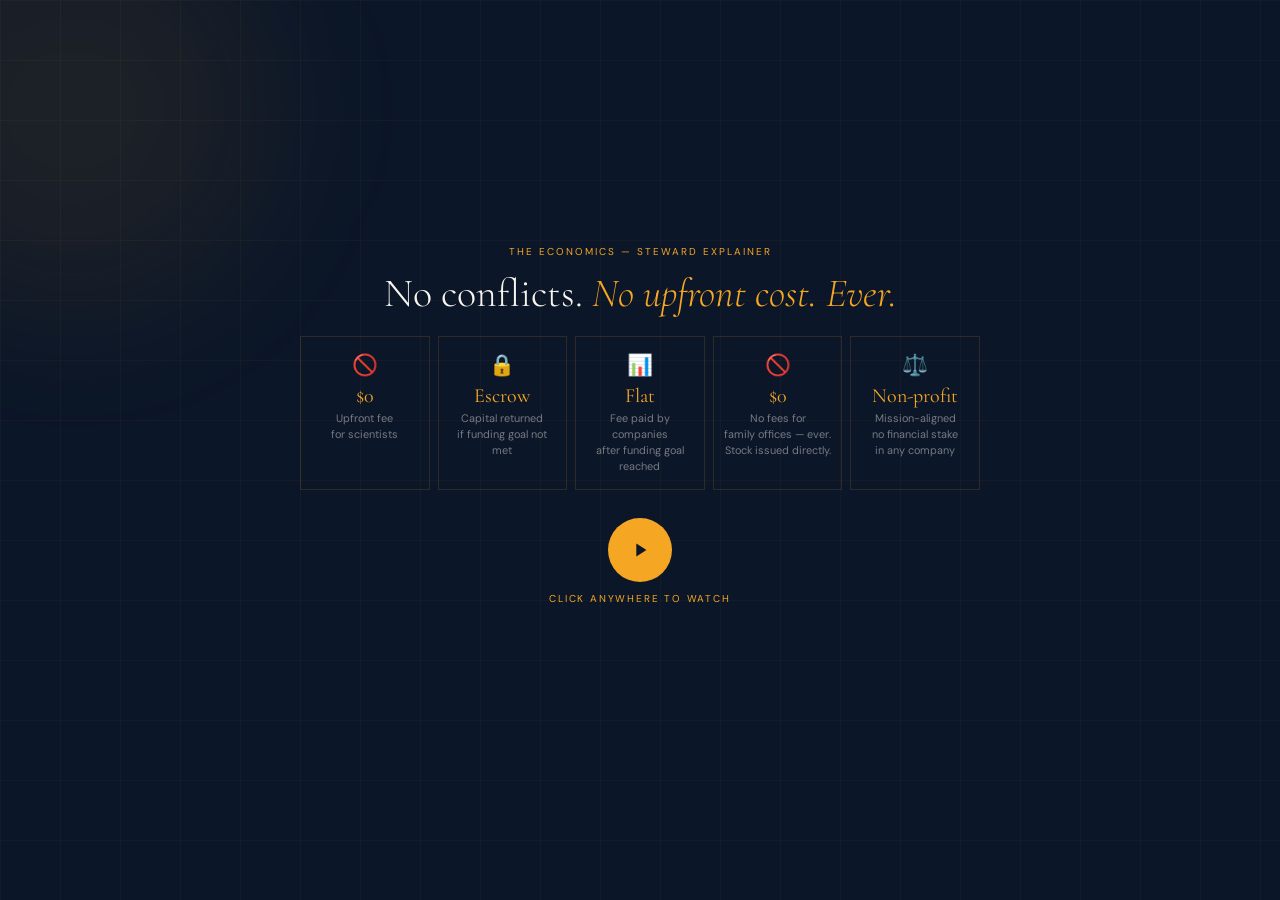
==== commit 82d4bb01: "Add files via upload" ====
--- a/explainer.html
+++ b/explainer.html
@@ -171,7 +171,7 @@
     <div style="background:var(--nl);border:1px solid rgba(245,166,35,0.15);padding:14px 10px;text-align:center;"><div style="font-size:1.3rem;margin-bottom:6px;">🔒</div><div style="font-family:var(--serif);font-size:1.25rem;color:var(--amber);">Escrow</div><div style="font-size:0.68rem;color:var(--muted);margin-top:3px;line-height:1.45;">Capital returned<br>if funding goal not met</div></div>
     <div style="background:var(--nl);border:1px solid rgba(245,166,35,0.15);padding:14px 10px;text-align:center;"><div style="font-size:1.3rem;margin-bottom:6px;">📊</div><div style="font-family:var(--serif);font-size:1.25rem;color:var(--amber);">Flat</div><div style="font-size:0.68rem;color:var(--muted);margin-top:3px;line-height:1.45;">Fee paid by companies<br>after funding goal reached</div></div>
     <div style="background:var(--nl);border:1px solid rgba(245,166,35,0.15);padding:14px 10px;text-align:center;"><div style="font-size:1.3rem;margin-bottom:6px;">🚫</div><div style="font-family:var(--serif);font-size:1.25rem;color:var(--amber);">$0</div><div style="font-size:0.68rem;color:var(--muted);margin-top:3px;line-height:1.45;">No fees for<br>family offices — ever.<br>Stock issued directly.</div></div>
-    <div style="background:var(--nl);border:1px solid rgba(245,166,35,0.15);padding:14px 10px;text-align:center;"><div style="font-size:1.3rem;margin-bottom:6px;">⚖️</div><div style="font-family:var(--serif);font-size:1.25rem;color:var(--amber);">Non-profit</div><div style="font-size:0.68rem;color:var(--muted);margin-top:3px;line-height:1.45;">Mission-aligned<br>no conflicts</div></div>
+    <div style="background:var(--nl);border:1px solid rgba(245,166,35,0.15);padding:14px 10px;text-align:center;"><div style="font-size:1.3rem;margin-bottom:6px;">⚖️</div><div style="font-family:var(--serif);font-size:1.25rem;color:var(--amber);">Non-profit</div><div style="font-size:0.68rem;color:var(--muted);margin-top:3px;line-height:1.45;">Mission-aligned<br>no financial stake<br>in any company</div></div>
   </div>
 
   <div style="opacity:0;animation:fadeup 0.5s ease 0.5s forwards;margin-top:28px;display:flex;flex-direction:column;align-items:center;gap:10px;">
@@ -214,11 +214,11 @@
 
   <div class="scene" id="s3">
     <div class="eyebrow">The Mechanism</div>
-    <div class="headline">Capital pools. <em>Both sides win.</em></div>
+    <div class="headline">Multiple investors.<br><em>One company's $2M goal reached.</em></div>
     <div class="mechanism">
       <div class="investors-row" id="investor-dots"></div>
       <div class="arrow-down"></div>
-      <div class="pool-node">$2,000,000<div class="pool-sub">Pooled · $50K–$250K per investor · Released at funding goal</div></div>
+      <div class="pool-node">$2,000,000<div class="pool-sub">Funding goal reached · Held in escrow until complete</div></div>
       <div class="arrow-down-2"></div>
       <div class="company-node">→ Biotech Company Funded</div>
     </div>
@@ -226,14 +226,14 @@
 
   <div class="scene" id="s4">
     <div class="eyebrow">The Investor's Advantage</div>
-    <div class="headline">$50K–$250K per company.<br><em>~$2M across ~15 companies.</em></div>
+    <div class="headline">One family office.<br><em>~15 companies. ~$2M deployed.</em></div>
     <div id="port-grid" style="display:flex;gap:5px;align-items:flex-end;height:80px;width:min(480px,88%);margin-top:20px;opacity:0;transition:opacity 0.4s ease 0.4s;"></div>
     <div class="portfolio-legend">
       <div class="legend-item">━ Investment size (your choice)</div>
       <div class="legend-item" style="color:var(--amber)">★ Breakout (illustrative)</div>
       <div class="legend-item">✕ Failed position (illustrative)</div>
     </div>
-    <div class="body-text" style="margin-top:16px;">Position size is your choice. Outcomes are independent — a $50K bet can outperform a $250K one. Companies arrive over ~2 years. You decide which to back.</div>
+    <div class="body-text" style="margin-top:16px;">~2 years to deploy. 10 years to fruition. Position size is your choice — outcomes are independent of how much you put in.</div>
   </div>
 
   <div class="scene" id="s5">
@@ -269,13 +269,13 @@
 
   <div class="scene" id="s7">
     <div class="eyebrow">The Economics</div>
-    <div class="headline">No conflicts. <em>No upfront cost. Ever.</em></div>
+    <div class="headline">No hidden agenda. <em>No upfront cost. Ever.</em></div>
     <div class="fees-layout">
       <div class="fee-card"><div class="fee-icon">🚫</div><div class="fee-value">$0</div><div class="fee-label">Upfront fee<br>for scientists</div></div>
       <div class="fee-card"><div class="fee-icon">🔒</div><div class="fee-value">Escrow</div><div class="fee-label">Capital returned<br>if funding goal is not met</div></div>
       <div class="fee-card"><div class="fee-icon">📊</div><div class="fee-value">Flat</div><div class="fee-label">Fee paid by companies<br>after funding goal is reached</div></div>
       <div class="fee-card"><div class="fee-icon">🚫</div><div class="fee-value">$0</div><div class="fee-label">No fees or commissions<br>for family offices — ever.<br>Stock issued directly<br>from company to investor.</div></div>
-      <div class="fee-card"><div class="fee-icon">⚖️</div><div class="fee-value">Non-profit</div><div class="fee-label">Mission-aligned<br>no conflicts of interest</div></div>
+      <div class="fee-card"><div class="fee-icon">⚖️</div><div class="fee-value">Non-profit</div><div class="fee-label">No commissions, no deals<br>of our own — Steward has<br>no financial stake in<br>any company</div></div>
     </div>
   </div>
 
@@ -299,11 +299,11 @@
 const SCENES = [
   { id:'s1', duration:7000,  voice:"Steward. What happens when brilliant science can't find capital — and patient capital can't find credible science? That gap is costing the world breakthroughs." },
   { id:'s2', duration:12000, voice:"There are two worlds that desperately need each other. Scientists spend years developing therapies with real potential — but have no roadmap to institutional capital. Family offices, meanwhile, are bombarded with biotech pitches every single week, but lack the internal expertise to vet them properly. The current system serves neither side." },
-  { id:'s3', duration:11000, voice:"Here is the mechanism that changes everything. A scientist needs two million dollars to reach their funding goal. Steward pools capital from approximately fifteen family offices — each committing anywhere from fifty thousand to two hundred and fifty thousand dollars, based on their own conviction. The scientist hits their target. Funds are held in escrow and released only when the full funding goal is reached. No upfront fees. No commissions. Both sides win — structurally." },
-  { id:'s4', duration:14000, voice:"For family offices, this creates a powerful diversification effect. Instead of concentrating two million dollars into a single high-stakes bet, you deploy that capital across approximately fifteen carefully vetted companies — with individual commitments ranging from fifty thousand to two hundred and fifty thousand dollars. The amount you put into each company is entirely your decision. And here is what matters: outcomes are completely independent of position size. A fifty thousand dollar bet can be your biggest winner — and a two hundred and fifty thousand dollar position can fail. Companies are not presented all at once. They arrive over approximately two years as opportunities arise and as companies become eligible. You are never obligated to invest in every one." },
-  { id:'s5', duration:11000, voice:"Steward is the independent bridge between both worlds. Scientists submit once, get vetted through a rigorous process, and receive structured funding when their funding goal is reached. Family offices receive pre-screened deal flow, consolidated reporting, and escrow protection — with no operational burden whatsoever. Steward is not a fund. Not a broker. It is independent oversight infrastructure — non-profit, with no conflicts of interest." },
+  { id:'s3', duration:11000, voice:"Here is the mechanism that changes everything. A biotech scientist has a funding goal of two million dollars. Through Steward, multiple family office investors — each committing anywhere from fifty thousand to two hundred and fifty thousand dollars — pool their capital toward that single company. Funds are held in escrow and released only when the full two million dollar goal is reached. No upfront fees. No commissions. The scientist gets funded. The investors get in. Both sides win." },
+  { id:'s4', duration:14000, voice:"Now here is what this means for a single family office. Instead of concentrating your entire biotech budget into one company, you spread it across approximately fifteen carefully vetted companies — committing between fifty thousand and two hundred and fifty thousand dollars to each one. Companies are not presented all at once — they arrive over approximately two years as opportunities arise. That is your deployment window. The investment horizon itself is ten years — that is how long it takes for early-stage biotech to reach fruition. You decide which companies to back and how much to commit. You are never obligated to invest in every one. And outcomes are completely independent of position size — a fifty thousand dollar bet can be your biggest winner." },
+  { id:'s5', duration:11000, voice:"Steward is the independent bridge between both worlds. Scientists submit once, get vetted through a rigorous process, and receive structured funding when their funding goal is reached. Family offices receive pre-screened deal flow, consolidated reporting, and escrow protection — with no operational burden whatsoever. Steward is not a fund. Not a broker. It is independent oversight infrastructure — non-profit, with no financial stake in any deal and no commissions of any kind." },
   { id:'s6', duration:11000, voice:"Every company is evaluated through Steward's nine-module framework — covering scientific validity, intellectual property strength, financial governance, team and leadership, regulatory pathway, market opportunity, ESG compliance, milestone tracking, and budget oversight. One consistent, rigorous standard applied to every opportunity that reaches you." },
-  { id:'s7', duration:10000, voice:"The economics are simple and fully aligned. Scientists pay nothing upfront — zero fees, zero commission. If a company's funding goal is not reached, all capital is returned in full through escrow. Once funds are committed, portfolio companies cover a flat oversight fee. And for family offices — there are absolutely no fees or commissions whatsoever. Stock is issued directly from the company to the investor. Steward is non-profit. Its only incentive is the quality of the outcome." },
+  { id:'s7', duration:10000, voice:"The economics are simple and fully aligned. Scientists pay nothing upfront — zero fees, zero commission. If a company's funding goal is not reached, all capital is returned in full through escrow. Once funds are committed, portfolio companies cover a flat oversight fee. And for family offices — there are absolutely no fees or commissions whatsoever. Stock is issued directly from the company to the investor. Steward is non-profit — it does not invest in companies itself, earns no commission, and has no financial stake in any deal. Its only motivation is the quality of the outcome." },
   { id:'s8', duration:10000, voice:"Steward. Where rigorous science meets patient capital. If you are a family office looking for a smarter, safer path to early-stage biotech — or a scientist ready to reach your funding goal — visit steward oversight dot org." },
 ];
 
@@ -311,9 +311,9 @@
 const PORTFOLIO = ['ab','am','am','al','al','al','al','gr','gr','gr','gr','gr','gr','gr','gr'];
 
 // Build DOM
-const DOT_AMOUNTS=['$250K','$250K','$200K','$175K','$150K','$150K','$125K','$100K','$100K','$100K','$50K','$50K','$50K','$100K','$150K'];
+const DOT_AMOUNTS=['$250K','$200K','$150K','$150K','$100K','$100K','$100K','$100K','$75K','$75K','$75K','$50K','$50K','$50K','$75K'];
 const dotCont = document.getElementById('investor-dots');
-for(let i=0;i<15;i++){const d=document.createElement('div');d.className='investor-dot';d.innerHTML=`${DOT_AMOUNTS[i]}<div class="dot-label">FO ${i+1}</div>`;d.style.transitionDelay=`${0.5+i*0.05}s`;dotCont.appendChild(d);}
+for(let i=0;i<15;i++){const d=document.createElement('div');d.className='investor-dot';d.innerHTML=`${DOT_AMOUNTS[i]}<div class="dot-label">Investor</div>`;d.style.transitionDelay=`${0.5+i*0.05}s`;dotCont.appendChild(d);}
 const BAR_DATA=[
   {h:100,amt:'$250K',outcome:'fail'},
   {h:90, amt:'$250K',outcome:null},
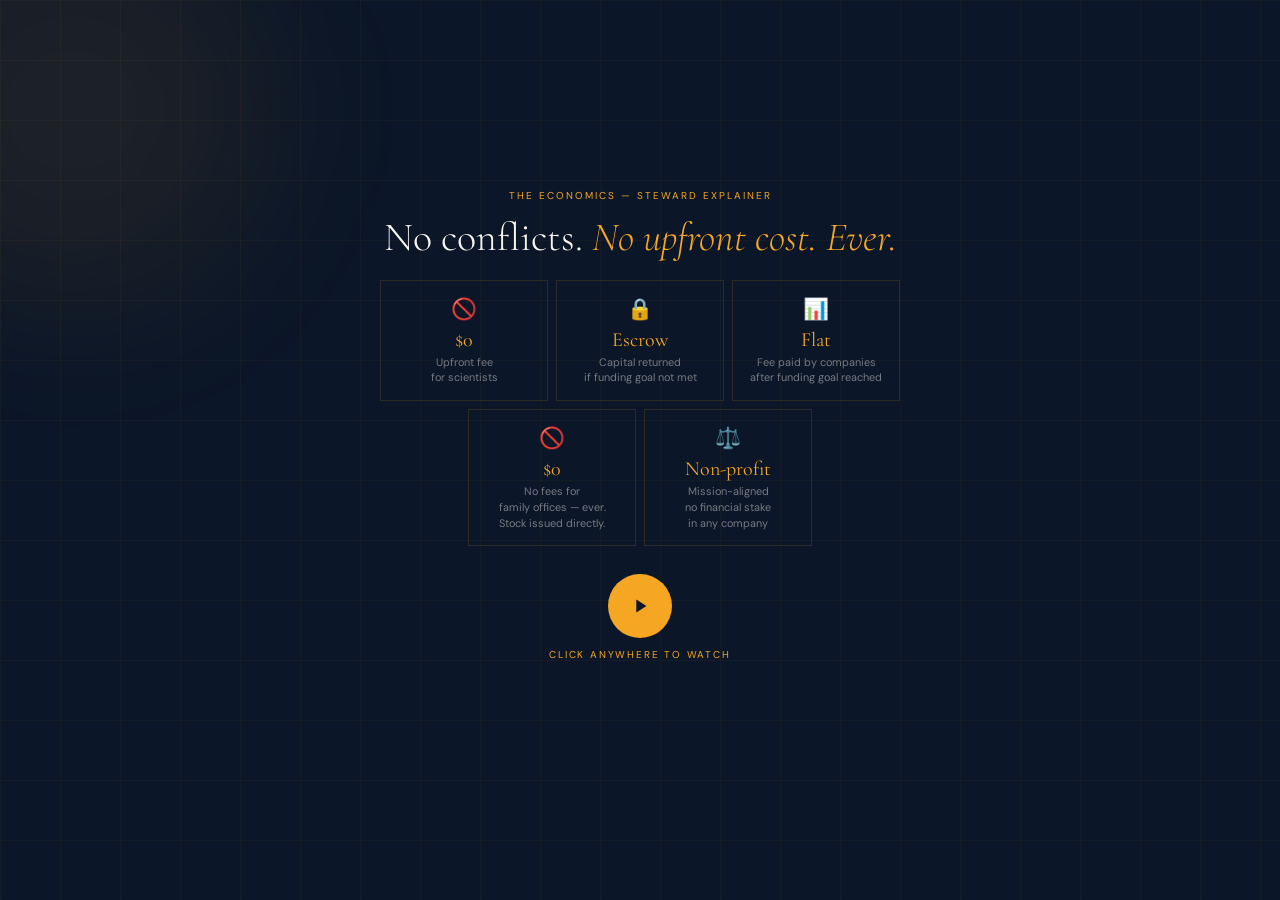
==== commit 7dc4e206: "Add files via upload" ====
--- a/explainer.html
+++ b/explainer.html
@@ -166,12 +166,14 @@
 
   <div style="opacity:0;animation:fadeup 0.5s ease 0.2s forwards;font-family:var(--serif);font-size:clamp(1.5rem,4vw,2.5rem);font-weight:300;line-height:1.15;text-align:center;color:var(--white);max-width:660px;margin-bottom:20px;">No conflicts. <em style="font-style:italic;color:var(--amber);">No upfront cost. Ever.</em></div>
 
-  <div style="opacity:0;animation:fadeup 0.5s ease 0.32s forwards;display:grid;grid-template-columns:repeat(5,1fr);gap:8px;width:min(680px,92%);">
+  <div style="opacity:0;animation:fadeup 0.5s ease 0.32s forwards;display:grid;grid-template-columns:repeat(3,1fr);gap:8px;width:min(520px,92%);">
     <div style="background:var(--nl);border:1px solid rgba(245,166,35,0.15);padding:14px 10px;text-align:center;"><div style="font-size:1.3rem;margin-bottom:6px;">🚫</div><div style="font-family:var(--serif);font-size:1.25rem;color:var(--amber);">$0</div><div style="font-size:0.68rem;color:var(--muted);margin-top:3px;line-height:1.45;">Upfront fee<br>for scientists</div></div>
     <div style="background:var(--nl);border:1px solid rgba(245,166,35,0.15);padding:14px 10px;text-align:center;"><div style="font-size:1.3rem;margin-bottom:6px;">🔒</div><div style="font-family:var(--serif);font-size:1.25rem;color:var(--amber);">Escrow</div><div style="font-size:0.68rem;color:var(--muted);margin-top:3px;line-height:1.45;">Capital returned<br>if funding goal not met</div></div>
     <div style="background:var(--nl);border:1px solid rgba(245,166,35,0.15);padding:14px 10px;text-align:center;"><div style="font-size:1.3rem;margin-bottom:6px;">📊</div><div style="font-family:var(--serif);font-size:1.25rem;color:var(--amber);">Flat</div><div style="font-size:0.68rem;color:var(--muted);margin-top:3px;line-height:1.45;">Fee paid by companies<br>after funding goal reached</div></div>
-    <div style="background:var(--nl);border:1px solid rgba(245,166,35,0.15);padding:14px 10px;text-align:center;"><div style="font-size:1.3rem;margin-bottom:6px;">🚫</div><div style="font-family:var(--serif);font-size:1.25rem;color:var(--amber);">$0</div><div style="font-size:0.68rem;color:var(--muted);margin-top:3px;line-height:1.45;">No fees for<br>family offices — ever.<br>Stock issued directly.</div></div>
-    <div style="background:var(--nl);border:1px solid rgba(245,166,35,0.15);padding:14px 10px;text-align:center;"><div style="font-size:1.3rem;margin-bottom:6px;">⚖️</div><div style="font-family:var(--serif);font-size:1.25rem;color:var(--amber);">Non-profit</div><div style="font-size:0.68rem;color:var(--muted);margin-top:3px;line-height:1.45;">Mission-aligned<br>no financial stake<br>in any company</div></div>
+    <div style="grid-column:1/-1;display:flex;gap:8px;justify-content:center;">
+      <div style="width:calc((100% - 16px)/3);background:var(--nl);border:1px solid rgba(245,166,35,0.15);padding:14px 10px;text-align:center;"><div style="font-size:1.3rem;margin-bottom:6px;">🚫</div><div style="font-family:var(--serif);font-size:1.25rem;color:var(--amber);">$0</div><div style="font-size:0.68rem;color:var(--muted);margin-top:3px;line-height:1.45;">No fees for<br>family offices — ever.<br>Stock issued directly.</div></div>
+      <div style="width:calc((100% - 16px)/3);background:var(--nl);border:1px solid rgba(245,166,35,0.15);padding:14px 10px;text-align:center;"><div style="font-size:1.3rem;margin-bottom:6px;">⚖️</div><div style="font-family:var(--serif);font-size:1.25rem;color:var(--amber);">Non-profit</div><div style="font-size:0.68rem;color:var(--muted);margin-top:3px;line-height:1.45;">Mission-aligned<br>no financial stake<br>in any company</div></div>
+    </div>
   </div>
 
   <div style="opacity:0;animation:fadeup 0.5s ease 0.5s forwards;margin-top:28px;display:flex;flex-direction:column;align-items:center;gap:10px;">
@@ -249,7 +251,7 @@
       <div class="bridge-center">
         <div class="bridge-line"></div>
         <div class="bridge-logo">Steward</div>
-        <div class="bridge-badge">Oversight<br>Infrastructure</div>
+        <div class="bridge-badge">Oversight<br>Entity</div>
       </div>
       <div class="bridge-side">
         <div class="bridge-icon">🏛</div>
@@ -258,7 +260,7 @@
         <div class="bridge-detail">Pre-vetted deal flow. Structured reports. Escrow protection. No operational burden.</div>
       </div>
     </div>
-    <div class="body-text" style="margin-top:20px;">Not a fund. Not a broker. Independent oversight infrastructure.</div>
+    <div class="body-text" style="margin-top:20px;">Not a fund. Not a broker. Independent oversight entity.</div>
   </div>
 
   <div class="scene" id="s6">
@@ -283,7 +285,7 @@
     <div class="logo-mark" style="font-size:3.5rem;">Steward.</div>
     <div class="cta-rule"></div>
     <div class="headline" style="font-size:clamp(1.4rem,3vw,2.2rem);">Where rigorous science<br>meets <em>patient capital.</em></div>
-    <div class="body-text">Non-profit oversight infrastructure for direct early-stage biotech investment. Built for family offices. Built for scientists. Built for the long term.</div>
+    <div class="body-text">Non-profit oversight entity for direct early-stage biotech investment. Built for family offices. Built for scientists. Built for the long term.</div>
     <div class="cta-url">stewardoversight.org</div>
   </div>
 </div>
@@ -300,8 +302,8 @@
   { id:'s1', duration:7000,  voice:"Steward. What happens when brilliant science can't find capital — and patient capital can't find credible science? That gap is costing the world breakthroughs." },
   { id:'s2', duration:12000, voice:"There are two worlds that desperately need each other. Scientists spend years developing therapies with real potential — but have no roadmap to institutional capital. Family offices, meanwhile, are bombarded with biotech pitches every single week, but lack the internal expertise to vet them properly. The current system serves neither side." },
   { id:'s3', duration:11000, voice:"Here is the mechanism that changes everything. A biotech scientist has a funding goal of two million dollars. Through Steward, multiple family office investors — each committing anywhere from fifty thousand to two hundred and fifty thousand dollars — pool their capital toward that single company. Funds are held in escrow and released only when the full two million dollar goal is reached. No upfront fees. No commissions. The scientist gets funded. The investors get in. Both sides win." },
-  { id:'s4', duration:14000, voice:"Now here is what this means for a single family office. Instead of concentrating your entire biotech budget into one company, you spread it across approximately fifteen carefully vetted companies — committing between fifty thousand and two hundred and fifty thousand dollars to each one. Companies are not presented all at once — they arrive over approximately two years as opportunities arise. That is your deployment window. The investment horizon itself is ten years — that is how long it takes for early-stage biotech to reach fruition. You decide which companies to back and how much to commit. You are never obligated to invest in every one. And outcomes are completely independent of position size — a fifty thousand dollar bet can be your biggest winner." },
-  { id:'s5', duration:11000, voice:"Steward is the independent bridge between both worlds. Scientists submit once, get vetted through a rigorous process, and receive structured funding when their funding goal is reached. Family offices receive pre-screened deal flow, consolidated reporting, and escrow protection — with no operational burden whatsoever. Steward is not a fund. Not a broker. It is independent oversight infrastructure — non-profit, with no financial stake in any deal and no commissions of any kind." },
+  { id:'s4', duration:14000, voice:"Now here is what this means for a single family office. Instead of concentrating your entire biotech budget into one company, you spread it across approximately fifteen carefully vetted companies — committing between fifty thousand and two hundred and fifty thousand dollars to each one. Companies are not presented all at once — they arrive over approximately two years as opportunities arise. That is your deployment window. The investment horizon itself is ten years — that is how long it takes for early-stage biotech to reach fruition. You decide which companies to back and how much to commit. You are never obligated to invest in every one. And outcomes are completely independent of position size — a fifty thousand dollar investment can be your biggest winner." },
+  { id:'s5', duration:11000, voice:"Steward is the independent bridge between both worlds. Scientists submit once, get vetted through a rigorous process, and receive structured funding when their funding goal is reached. Family offices receive pre-screened deal flow, consolidated reporting, and escrow protection — with no operational burden whatsoever. Steward is not a fund. Not a broker. It is an independent oversight entity — non-profit, with no financial stake in any deal and no commissions of any kind." },
   { id:'s6', duration:11000, voice:"Every company is evaluated through Steward's nine-module framework — covering scientific validity, intellectual property strength, financial governance, team and leadership, regulatory pathway, market opportunity, ESG compliance, milestone tracking, and budget oversight. One consistent, rigorous standard applied to every opportunity that reaches you." },
   { id:'s7', duration:10000, voice:"The economics are simple and fully aligned. Scientists pay nothing upfront — zero fees, zero commission. If a company's funding goal is not reached, all capital is returned in full through escrow. Once funds are committed, portfolio companies cover a flat oversight fee. And for family offices — there are absolutely no fees or commissions whatsoever. Stock is issued directly from the company to the investor. Steward is non-profit — it does not invest in companies itself, earns no commission, and has no financial stake in any deal. Its only motivation is the quality of the outcome." },
   { id:'s8', duration:10000, voice:"Steward. Where rigorous science meets patient capital. If you are a family office looking for a smarter, safer path to early-stage biotech — or a scientist ready to reach your funding goal — visit steward oversight dot org." },
